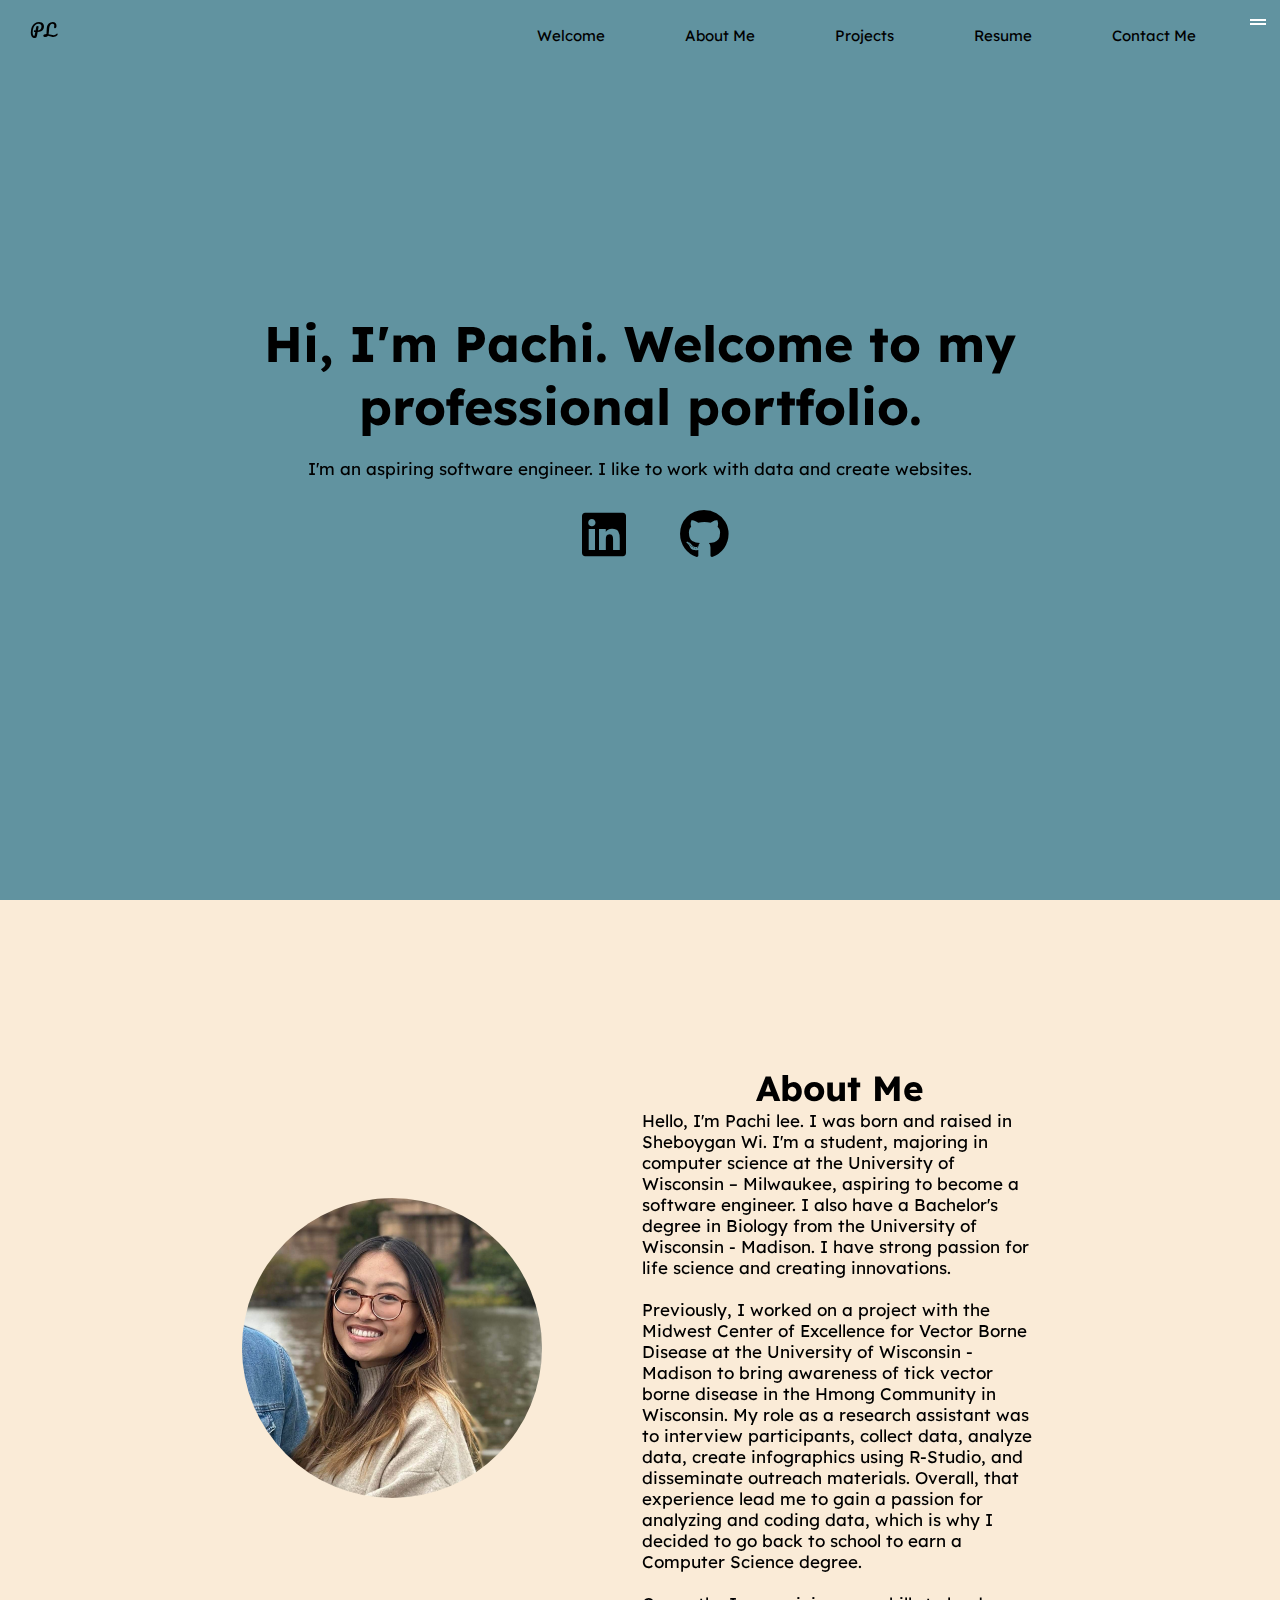
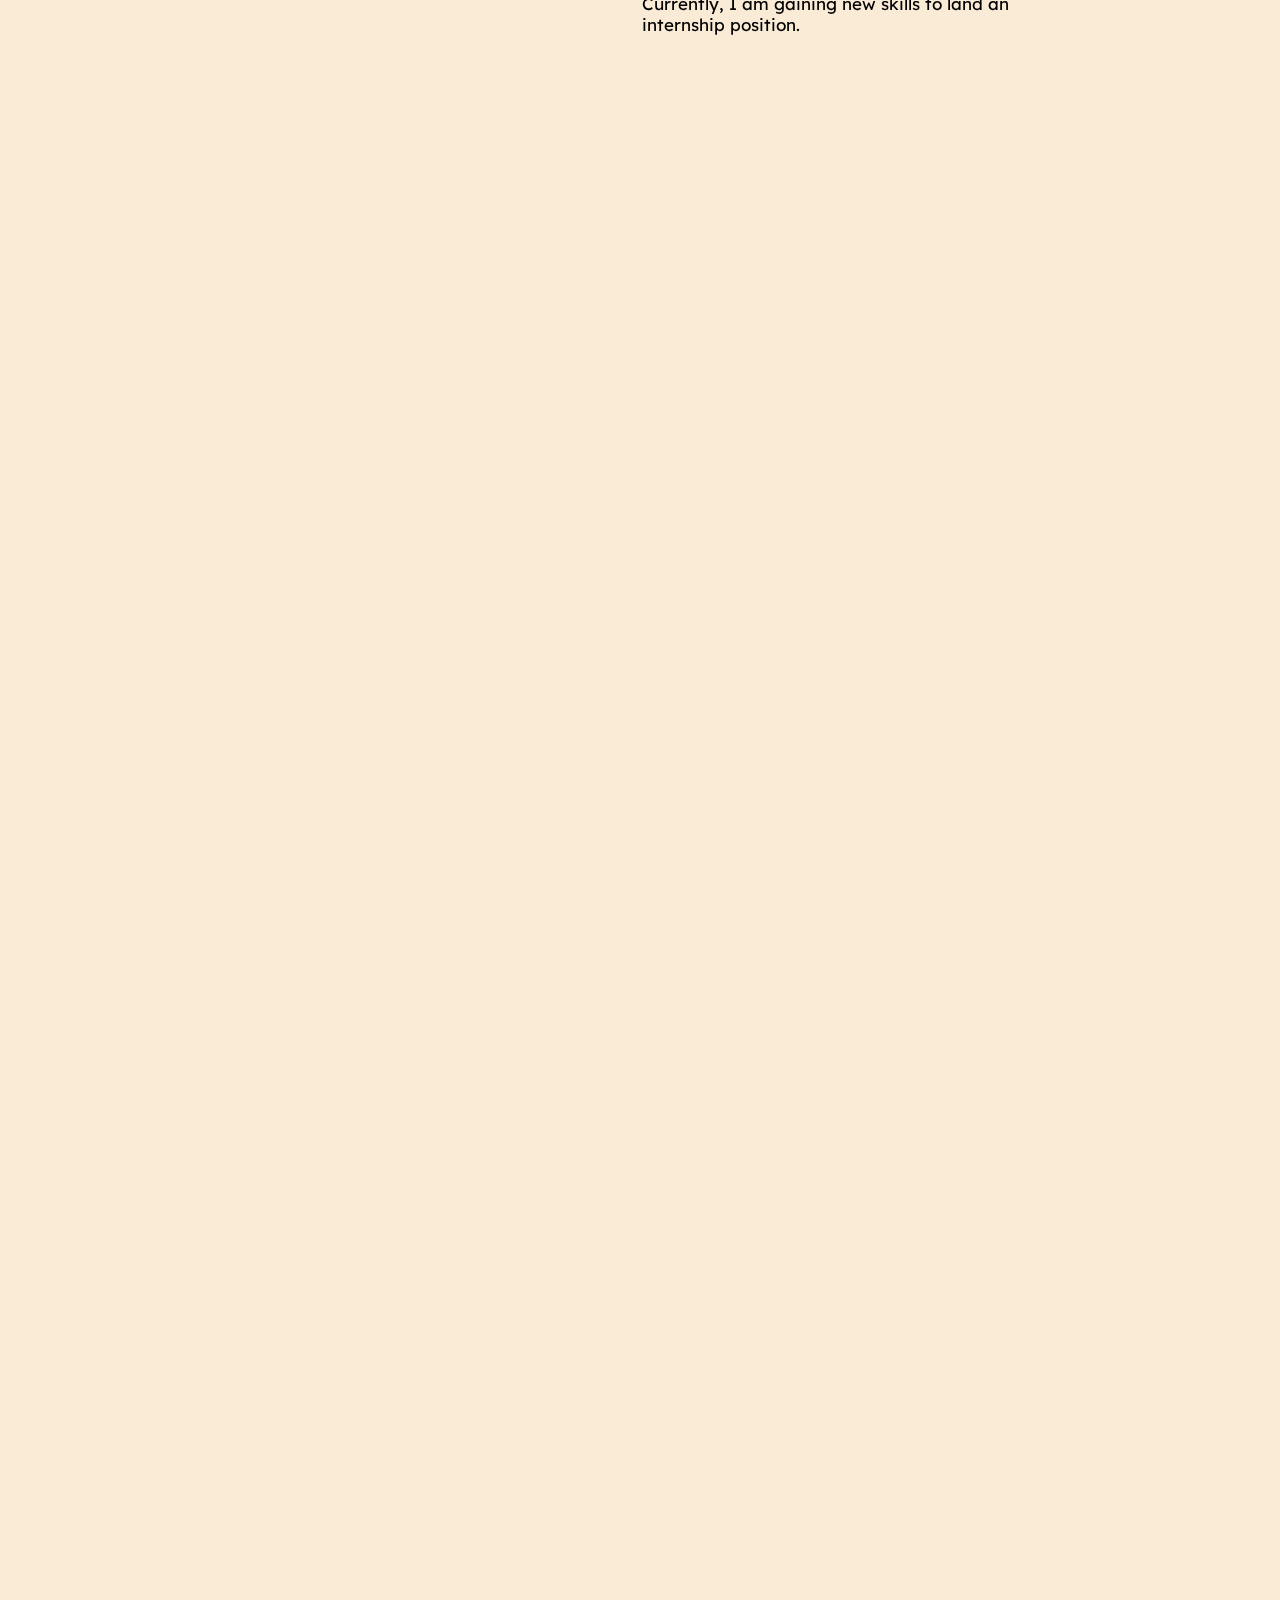
==== index.html @ 5608bc25 "Add files via upload" ====
<!DOCTYPE html>
<html lang="en">
    <link rel="icon" href="Pachi.JPG">
<head>
    <meta charset="UTF-8">
    <meta name="viewport" content="width=device-width, initial-scale=1.0">
    <title>Pachi Lee's Portfolio</title>

    <link rel="stylesheet" href="style.css">
    <script defer src="app.js"></script>
    <link rel="stylesheet" href="https://cdnjs.cloudflare.com/ajax/libs/font-awesome/6.7.2/css/all.min.css" integrity="sha512-Evv84Mr4kqVGRNSgIGL/F/aIDqQb7xQ2vcrdIwxfjThSH8CSR7PBEakCr51Ck+w+/U6swU2Im1vVX0SVk9ABhg==" crossorigin="anonymous" referrerpolicy="no-referrer" />

</head>
<body>
   <!--navigation bar and sidebar-->
    <nav class="navbar">

        <ul class="sidebar">
            <li onclick=hideSidebar()><svg xmlns="http://www.w3.org/2000/svg" height="24px" viewBox="0 -960 960 960" width="24px" fill="#FFFFFF"><path d="m256-200-56-56 224-224-224-224 56-56 224 224 224-224 56 56-224 224 224 224-56 56-224-224-224 224Z"/></svg></li>
            <li ><a href="#welcome">Welcome</a></li>
            <li ><a href="#aboutme">About Me</a></li>
            <li ><a href="#projects">Projects</a></li>
            <li ><a href="#resume">Resume</a></li>
            <li ><a href="#contact">Contact Me</a></li>

        </ul>
        <div class="menu-toggle" id="mobile-menu">
            <span class="bar"></span>
            <span class="bar"></span>
            <span class="bar"></span>

        </div>
        <div class= "logo">
<p><a href="index.html">PL</a></p>
        </div>
        <div class="navdiv">
            <ul>
                <li class="hideOnMobile"><a href="#welcome">Welcome</a></li>
                <li class="hideOnMobile"><a href="#aboutme">About Me</a></li>
                <li class="hideOnMobile"><a href="#projects">Projects</a></li>
                <li class="hideOnMobile"><a href="#resume">Resume</a></li>
                <li class="hideOnMobile"><a href="#contact">Contact Me</a></li>
                <li class="menu-button" onclick=showSidebar()><svg xmlns="http://www.w3.org/2000/svg" height="24px" viewBox="0 -960 960 960" width="24px" fill="#FFFFFF"><path d="M160-360v-80h640v80H160Zm0-160v-80h640v80H160Z"/></svg></li>
            
               
            </ul>
        </div>
    </nav>
           <!--welcome-->

           <div class="welcomepage" id="welcome">
            <section class="hidden">

                <h2 class = "welcometext">Hi, I'm Pachi. Welcome to my professional portfolio. </h2>
              <br>
              <p class="text">I'm an aspiring software engineer. I like to work with data and create websites.</p>
                <div class="icon-container">
                <a href="https://www.linkedin.com/in/pachi-lee/" target=_blank title = "this takes you to my LinkedIn page"> <i class="fa-brands fa-linkedin"></i></a>
            
                <a href="https://github.com/pachi-lee" target=_blank title="this takes you to my GitHub"><i class="fa-brands fa-github"></i></a>
              </div>
              
              
            </section>
        </div>
             
            <!--About me Section-->

<section class="hidden" id="aboutme">
   <div class="about">
    <div class="aboutMe">
        <img  id="headShot" src="Pachi.JPG" height="300" width="200">
    </div>
    <div class="aboutMe">
    <h1 class="title">About Me</h1>

    <p>Hello, I'm Pachi lee. I was born and raised in Sheboygan Wi. I'm a student, majoring in computer science at the University of Wisconsin – Milwaukee, aspiring to become a software engineer. I also have a Bachelor's degree in Biology from the University of Wisconsin - Madison. I have strong passion for life science and creating innovations.
                
        <br><br>Previously, I worked on a project with the Midwest Center of Excellence for Vector Borne Disease at the University of Wisconsin - Madison to bring awareness of tick vector borne disease in the Hmong Community in Wisconsin.  My role as a research assistant was to interview participants, collect data, analyze data, create infographics using R-Studio, and disseminate outreach materials. Overall, that experience lead me to gain a passion for analyzing and coding data, which is why I decided to go back to school to earn a Computer Science degree.
    
        </br/><br> Currently, I am gaining new skills to land an internship position. </p>     
    </div>    
</div>
    </section>
     


<!--Projects-->
<div class="projects">
<section class="hidden" id="projects">

        <h1 class="projectTitle">Projects</h1>
<div class="grid">
    <div class="box">
        <div class="title">
            <h2><a href="Project1.html">Portfolio Website</a></h2>
            <h3>Jan 2024</h3> 
        </div>
        <br>
        <div class="content"><img id="image" src="web.png" height="300px" width="300px">
            <h4>Technical Skills</h4>
            <ul>
                <li>HTML</li>
                <li>CSS</li>
                <li>JavaScript</li>
            </ul></div>
    </div>  
    <div class="box">
        <div class="title">
            <h2><a href="project2.html">Java Program</a></h2>
            <h3>November 2024</h3>
        </div>
      <br>
      <div class="content">
        <img id="image" src="java.png" height="300px" width="300px" >
        <h5>Technical Skills learned:</h5>

        <ul>
            <li>Java </li>
            <li>Binary Search Algorithm </li>
        </ul>
      </div>
       
</div>


    <div class="box">
<div class="title">
    <h2><a href="project3.html">Health Research</a></h2>
    <h3>Janurary 2022 - April 2023</h3>
</div>
<br>
<div class="content">
        <img id="image" src="KAB.png" height="300px" width="300px" onclick=showContent() >
        <h5>Technical Skills learned:</h5>

        <ul>
            <li>R-studio</li>
            <li>Fischer exact test</li>
               <li> Multivariable logistic regression Test </li>
        </ul>
    </div>
        </div>
        </div>
         
    </section>
</div>
<!--contact-->
<div class="resume">
    <section class="hidden" id="resume">
        <a href="Pachi Lee Resume.pdf" download class="btn btn--download">Download Resume<span class="u-bolder"></span></a>
    </section>

<div>

<section class="hidden" id="contact">
  <form action="https://formspree.io/f/xkggdqae" method="POST">
    <h1>Contact Form</h1>
    <input type="text" placeholder="First Name" autocomplete="off" required>
    <input type="text" placeholder="Last Name" autocomplete="off" required>
    <input type="email" placeholder="Email Address" autocomplete="off" required>
<textarea rows="5" cols="60" name="message" placeholder="Enter text" autocomplete="off" required></textarea>
<button type="submit">Send Message</button>
</form>
</section>
</body>
</html>
---- style.css ----
@import url('https://fonts.googleapis.com/css2?family=Lexend:wght@100..900&display=swap');
@import url('https://fonts.googleapis.com/css2?family=Pacifico&display=swap');

body{

    background-color: antiquewhite;
    color: rgb(0, 0, 0); 
    font-family: "Lexend", serif;
    font-optical-sizing: auto;
    font-style: normal;
    margin: 0;
}

section {
    text-align: center;
    place-content: center;
    place-items: center;
    align-content: center;
 min-height: 100vh;
 padding-left: 15%;
 padding-right: 15%;
}
.main{
    display: none;
}
.myprojects{
    display: block;
}
h1{
    font-size: 35px;
    padding: 0;
}
h2{
    text-decoration: none;
}
p{
    font-size: 17px;
    align-items: center;
    place-content: center;
    text-align: left;
}
a{
    text-decoration: none;
    color: black;
}
p a:hover{
    color: grey;
    text-shadow: yellow;
}
  /*--navigation bar --*/
nav .logo{
    padding-top: 15px;
    position: fixed; 
    font-family: "Pacifico", serif;
  font-weight: 400;
  font-style: normal;
  }
  *{
    margin: 0;
    padding: 0;
    box-sizing: border-box;
}  

nav{
    background-color:rgb(97, 147, 160);   
        position: fixed;
        width: 100%;
        z-index: 9999;
    }
nav ul {
width: 100%;
list-style: none;
display: flex;
justify-content: flex-end;
align-items: center;
    }

nav li{
        height: 50px;
        
    }
nav a {
        height: 100%;
        padding: 0 30px;
        text-decoration: none;
        display: flex;
        align-items: center;
        color: black;

    }
nav a:hover {
        color: rgb(226, 226, 226);
        background-color: grey;
    }


/* side bar */
.sidebar{
    position: fixed;
    top: 0;
    right: 0;
    height: 100vh;
    width: 250px;
    z-index: 999;
    background-color: rgba(250, 235, 215, 0.335);
    backdrop-filter: blur(10px);
    display: none;
    flex-direction: column;
    align-items: flex-start;
    justify-content: flex-start;
}
.sidebar li{
    width: 100%;
}
.sidebar a{
    width: 100%;
}



@media(max-width: 400px){
    .sidebar{
        width: 100%;
    }
}
.menu-button{
    display: block;
}


/*body alignment*/

    
/*welcome section */
.welcomepage{
    background-color: rgb(97, 147, 160);    
      
}
    .welcometext{
        font-size: 50px;
        font-style: bold;
    }

    .hidden {
        opacity: 0;
        filter: blur(5px);
        transform: translateX(-100%);
        transition: all 1s;
        align-items: center;
    }
    @media(prefers-reduced-motion){
        .hidden {
            transition: none;
        }
    }
    .show {
        opacity: 1;
        filter: blur(0);
        transform: translateX(0);
    }
    
  
    /*Image of me */
    

/*  github and Linkedin icons*/
.icon-container {
    text-align: center;
    padding: 10px;
}
.icon-container .fa-linkedin, 
.icon-container .fa-github {
   display: inline-block;
   padding: 100 px;
   padding-left: 30px;

}

.fa-linkedin{
font-size: 50px;
color: black;
text-align: center;
padding: 20px;
}

.fa-github 
{
    font-size: 50px;
    justify-content: center;
    text-align: center;

}

#headShot{
    border-radius: 50%;
    height: 300px;
    width: 300px;
    object-fit: cover;
}
.about{
    flex-direction: row;
    display: flex;
    text-align: center;
    align-content: center;
}
.aboutMe{
    margin: 50px;
}
.about::after{
    content: "";
    clear: both;
    display: table;
}
.aboutMe, .about, .about::after {box-sizing: border-box;
    place-items: center;}
/*Project Section*/
#projects{
    background-color: rgb(250, 244, 236);
    text-decoration: none;
    color: black;
margin: auto;
padding-top: 8%;

 }



.grid{
    display: flex;
    text-align: center;
    align-content: center;
}
.box{
    color: black;
   background-color: white;
    font-size: smaller;
    text-align: center;
    align-content: center;
   width: 33%;
height: 500px;
   border-radius: 10px;
   margin: 40px;
 
}
.box a:hover{
    color:rgb(97, 147, 160);
}

.grid::after{
    content: "";
    clear: both;
    display: table;
}

.box, .grid, .grid::after {box-sizing: border-box;
    place-items: center;}

.button{
    background-color: white;
}

    /*Mobile Site*/
@media(max-width: 800px){
    nav{
        background-color: transparent;
    }
    .hideOnMobile{
        display: none;
    }
    .section{
        align-content: center;
        border: 20px;
        padding: auto;
        margin: auto;
    }
    .Headshot{
        padding-top: 50px;
    }
    .about{
        border: 0px;
        height: auto;
        flex-direction: column;
        width: 550px;
        margin: 0px;
        padding: 0px;
        text-align: justify;
    }
    .projects{
        align-content: center;
    }
    .title{
        align-items: center;
        place-items: center;
    }
    h1{
        font-size: 31px;
    }
    h2{
        font-size: 20px;
    }
    h3{
        font-size: 15px;
    }
    h4{
        font-size: 17px;
    }
    p{
        font-size: 18px;
    }
    .title{
        place-items: center;
        align-items: center;
    }
   .content{
    display: none;
   }
   .grid{
    display: flex;
    justify-content: center;
    align-items: center;
    place-items: center;
    padding: auto;
    margin: auto;
    flex-direction: column;
}
.box{
    background-color: rgb(250, 244, 236);
    border-color: solid 2px white;
    margin: 2px;
    justify-content: center;
    align-items: center;
    place-items: center;
    overflow:auto;
    border: 0;
    height: 200px;
    width: 420px;
}
}


ul li{
    margin: 10px;
    font-size: 15px;
    display: inline-flex;
    text-align: justify;
   

}
    /**/
/*Scroll to navigation click*/
.resume{
    background-color: antiquewhite;
}
/*BTN */
.btn{
    background-color: white;
    font-size: 12px;
    font-weight: 500;
    text-transform: uppercase;
    color: black;
    letter-spacing: 0.5 px;
    padding: 10px 20px;
    border-radius: 5000px;
    transition: all 0.3s;
}
.btn:hover{
    transform: scale(1.15);
    background-color: rgb(196, 185, 171);
}
.btn--contact {
    animation: fade-down 0.5s 0.4s backwards;
}
.btn--download{
    padding: 16px 32px;
    font-size: 16px;
    place-content: center;
}

/* Contact Form */
#contact{
    background-color: rgb(97, 147, 160);
}
input{
    align-content: center;
background-color: white;
padding: 16px 16px;
border-radius: 10px;
border-color: black;
margin-bottom: 20px;
width: 50%;

}
textarea{
    background-color: white;
    padding: 16px 16px;
    border-radius: 10px;
    border-color: 5px solid black;
    margin-bottom: 25px;
   width: 50%;
    font-family: "Lexend", serif;
    font-optical-sizing: auto;
    font-style: normal;
}
input:focus-within {
    outline: none;
    border-color: lavendar; 
    border-width: 3px;
}
button{
    background-color: antiquewhite;
    border-radius: 28px;
    border-color: black;
    font-size: 22px;
    padding: 18px 18px;
    text-align: center;
    display: flex;
    margin: auto;
}
button:hover{
    background-color: rgb(199, 188, 173);
    opacity: 80%;
    cursor: pointer;
}
html{
    scroll-behavior: smooth;
}
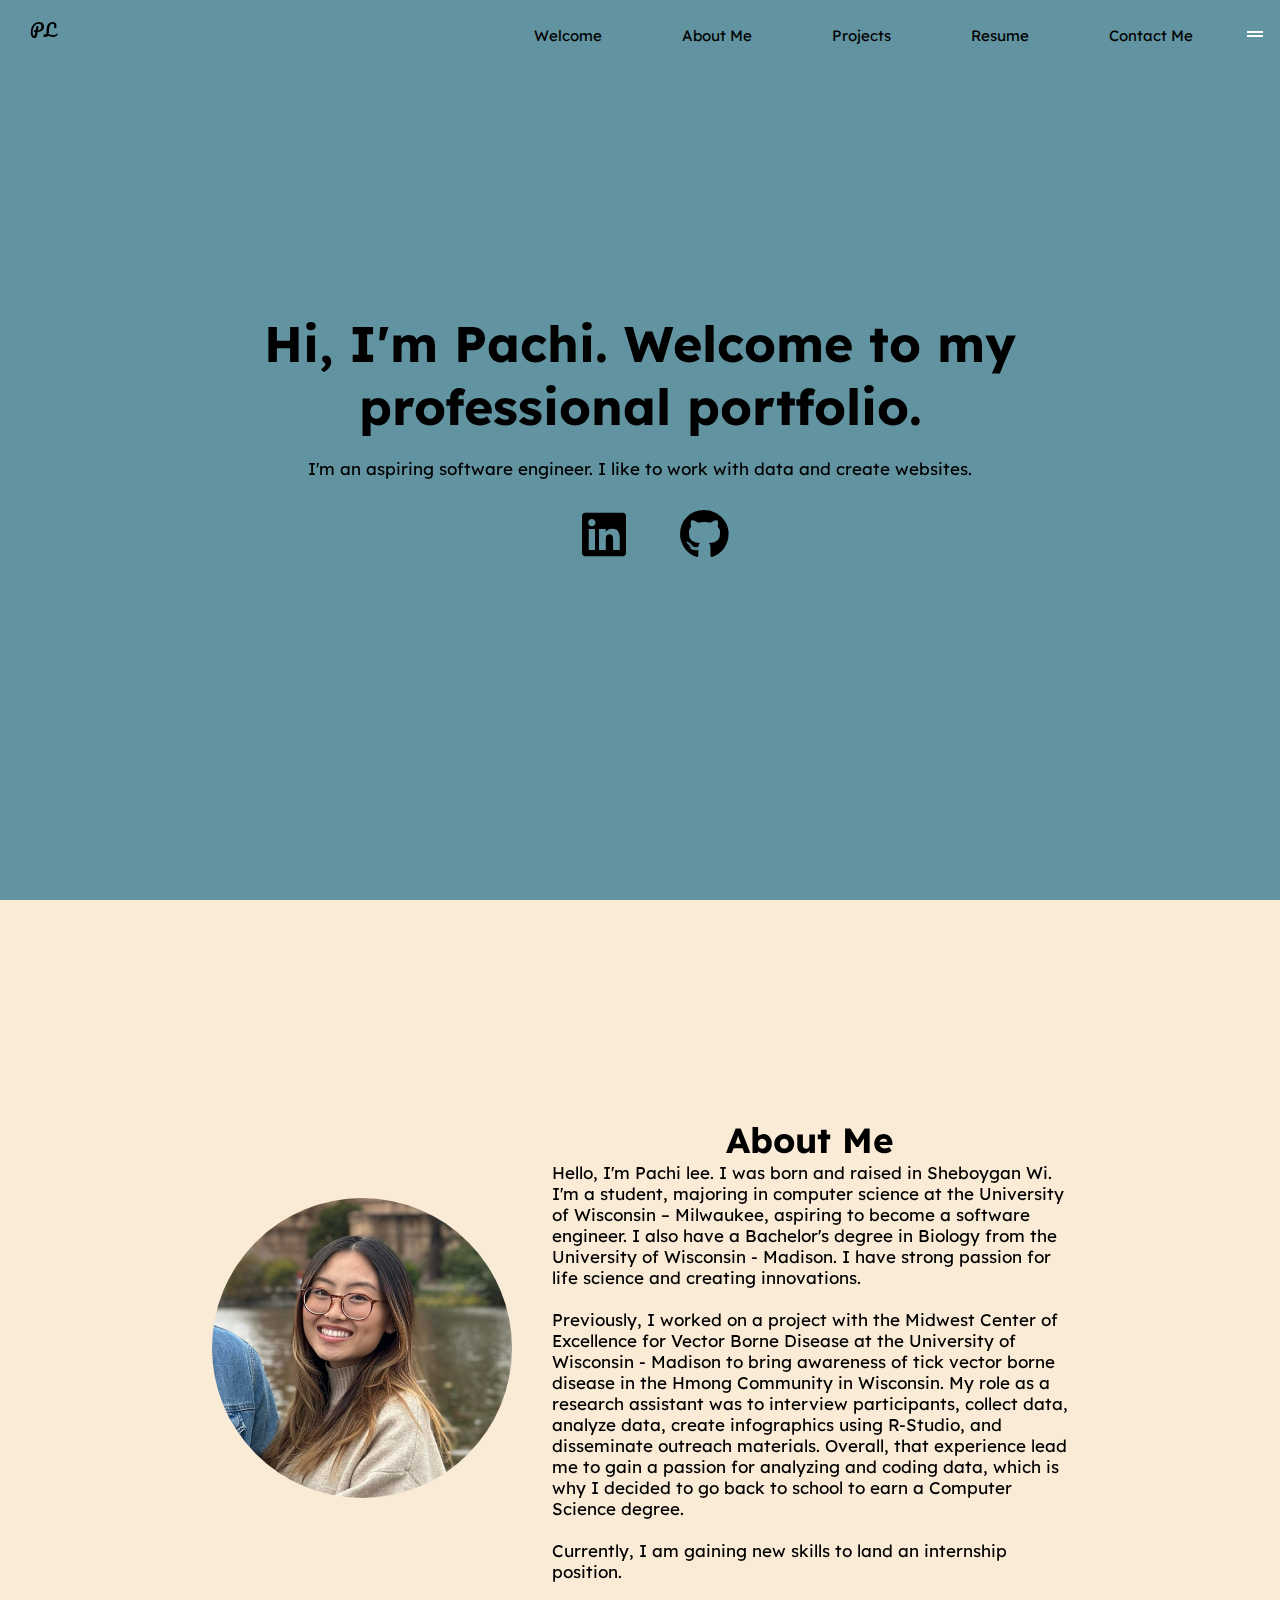
==== commit e9331f85: "Update index.html" ====
--- a/index.html
+++ b/index.html
@@ -97,7 +97,7 @@
             <h3>Jan 2024</h3> 
         </div>
         <br>
-        <div class="content"><img id="image" src="web.png" height="300px" width="300px">
+        <div class="content"><img id="projectImage" src="web.png" height="300px" width="300px">
             <h4>Technical Skills</h4>
             <ul>
                 <li>HTML</li>
@@ -112,7 +112,7 @@
         </div>
       <br>
       <div class="content">
-        <img id="image" src="java.png" height="300px" width="300px" >
+        <img id="projectImage" src="java.png" height="300px" width="300px" >
         <h5>Technical Skills learned:</h5>
 
         <ul>
@@ -131,7 +131,7 @@
 </div>
 <br>
 <div class="content">
-        <img id="image" src="KAB.png" height="300px" width="300px" onclick=showContent() >
+        <img id="projectImage" src="KAB.png" height="300px" width="300px" onclick=showContent() >
         <h5>Technical Skills learned:</h5>
 
         <ul>
@@ -164,4 +164,4 @@
 </form>
 </section>
 </body>
-</html>+</html>
--- a/style.css
+++ b/style.css
@@ -124,6 +124,8 @@
     }
 }
 .menu-button{
+    padding-right: 3px;
+    padding-top: 12px;
     display: block;
 }
 
@@ -202,9 +204,11 @@
     display: flex;
     text-align: center;
     align-content: center;
+    margin: auto;
+    padding: auto;
 }
 .aboutMe{
-    margin: 50px;
+    margin: 20px;
 }
 .about::after{
     content: "";
@@ -271,19 +275,16 @@
         align-content: center;
         border: 20px;
         padding: auto;
-        margin: auto;
     }
     .Headshot{
         padding-top: 50px;
     }
-    .about{
-        border: 0px;
-        height: auto;
+   .about{
+        width: 320px;
         flex-direction: column;
-        width: 550px;
-        margin: 0px;
-        padding: 0px;
-        text-align: justify;
+    }
+    .aboutMe{
+        margin: 2px;
     }
     .projects{
         align-content: center;
@@ -423,4 +424,4 @@
 }
 html{
     scroll-behavior: smooth;
-}+}
